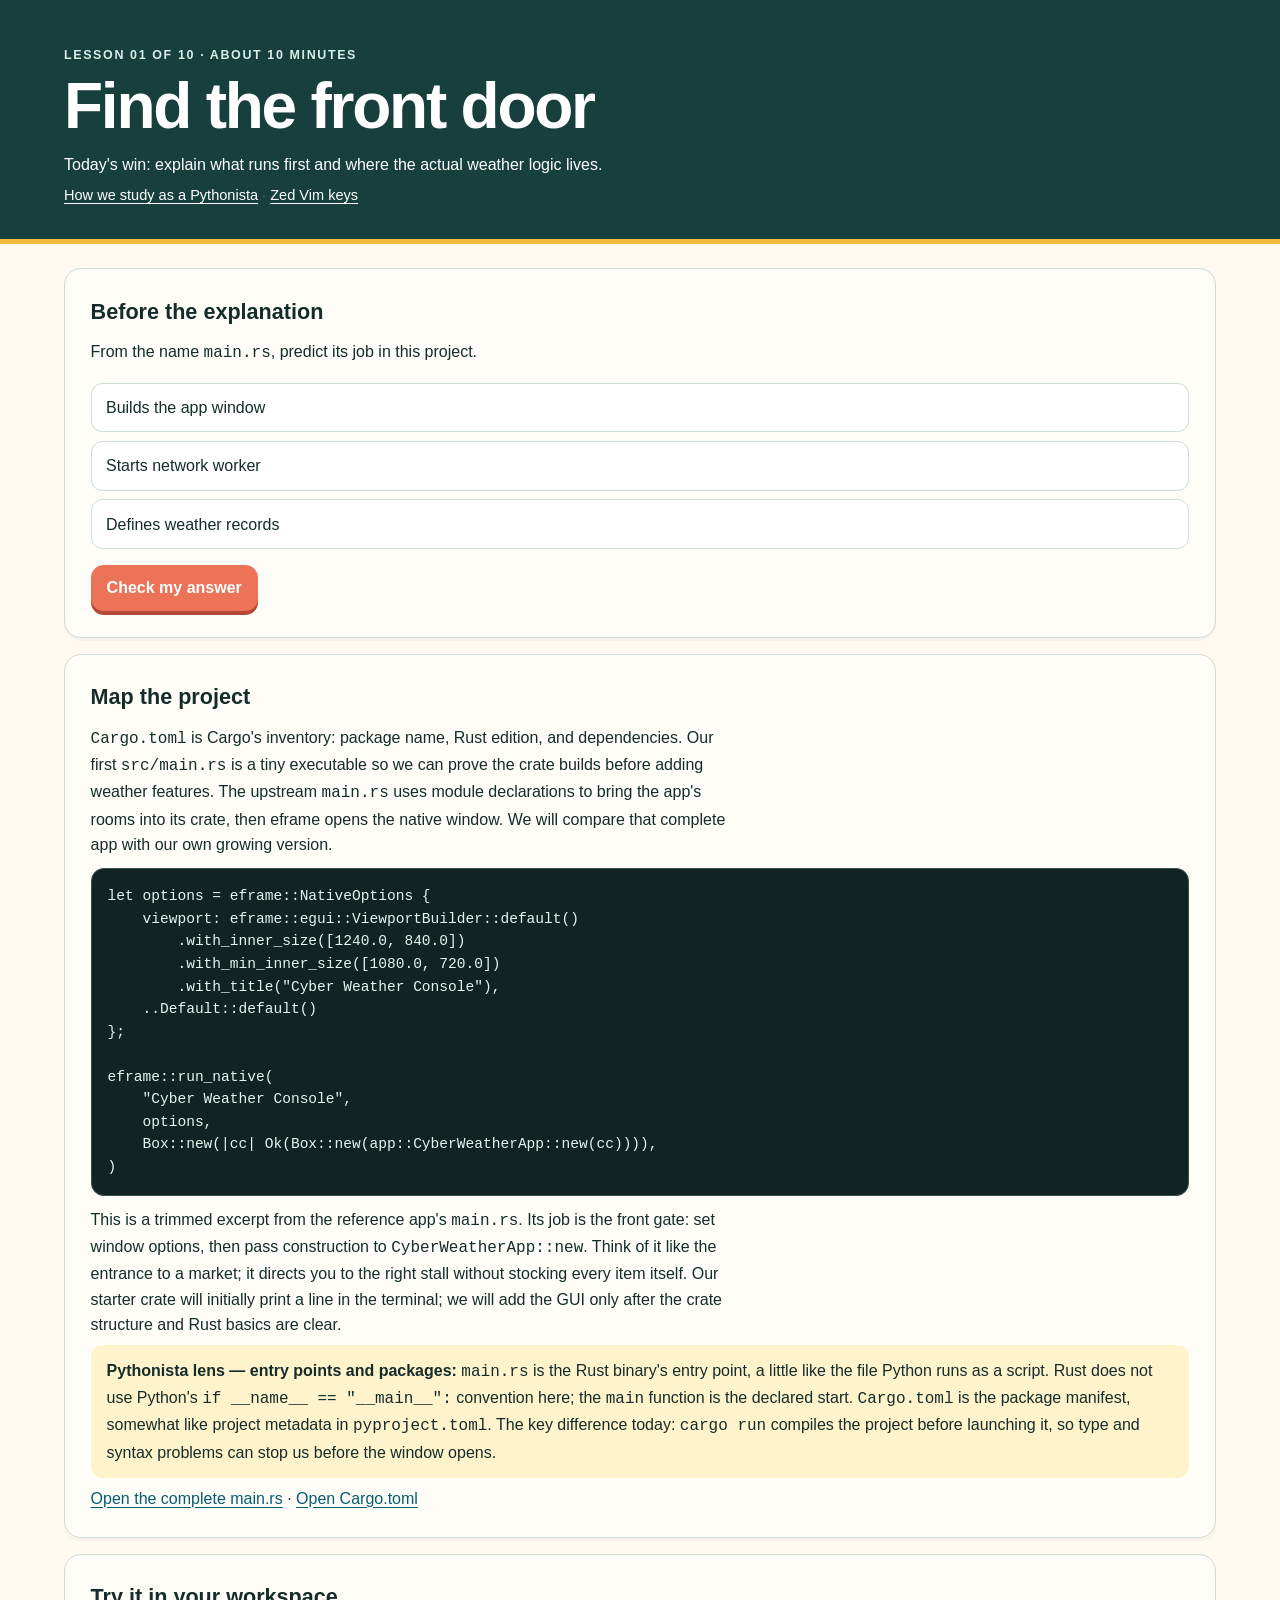
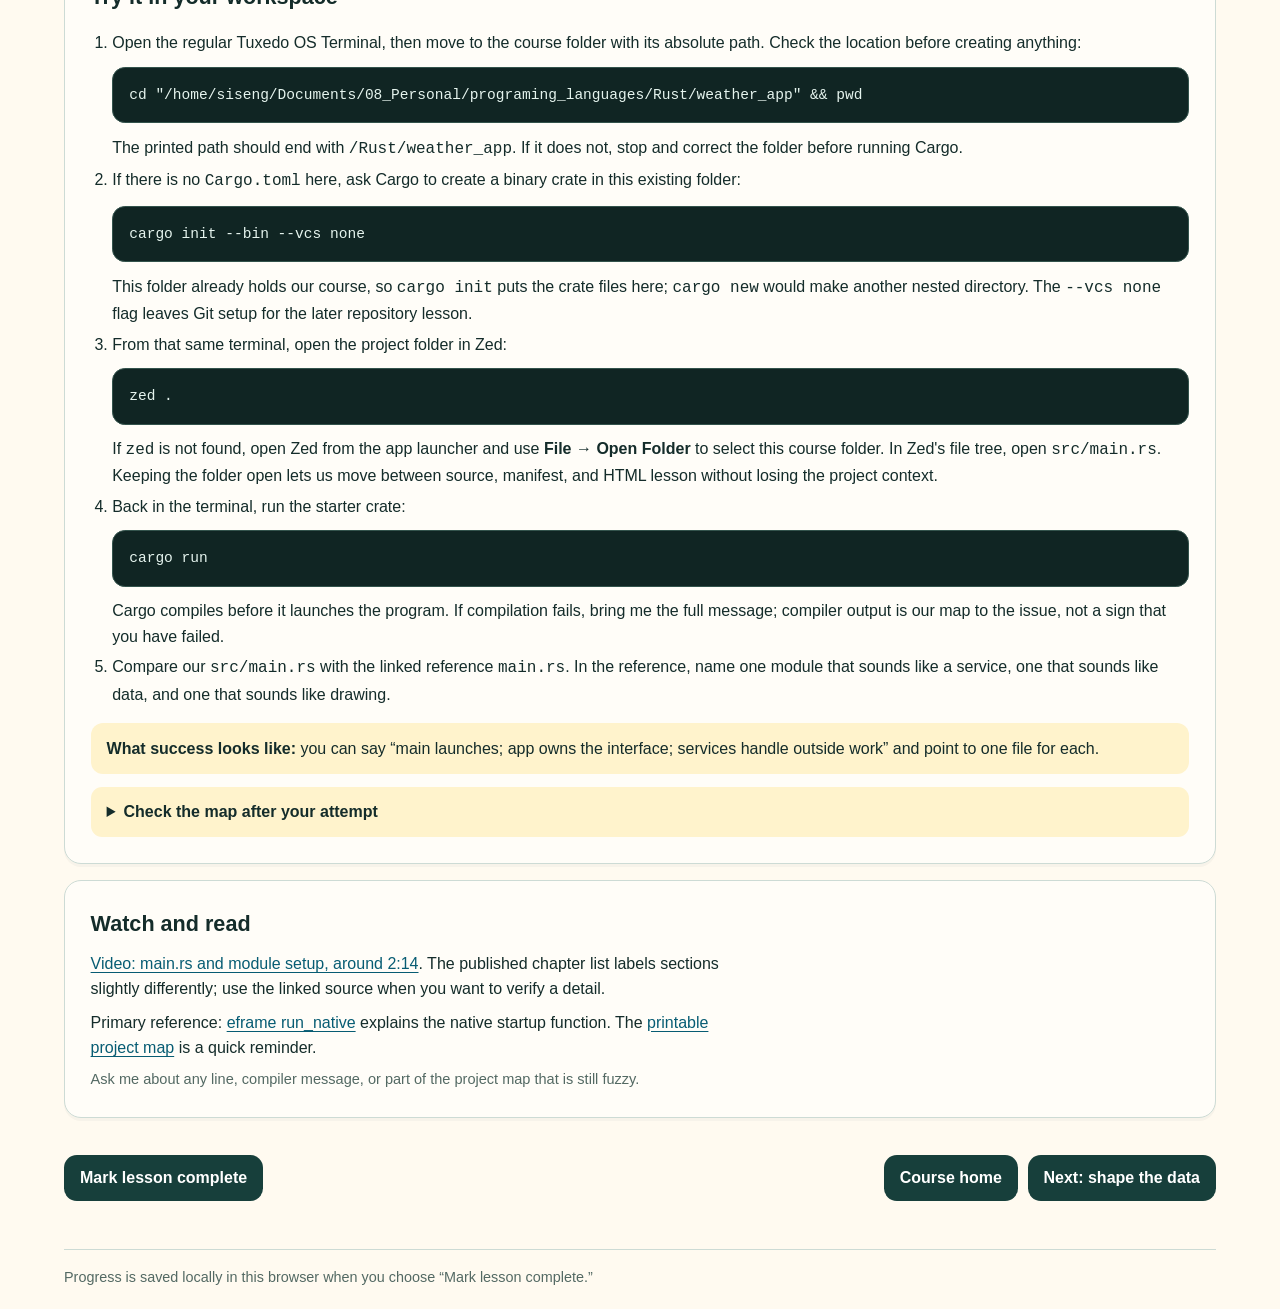
==== lessons/0001-orient-and-run.html @ 3bb8cc83 "Start Rust weather learning project" ====
<!doctype html>
<html lang="en">
<head>
  <meta charset="utf-8">
  <meta name="viewport" content="width=device-width, initial-scale=1">
  <title>01 · Find the front door</title>
  <link rel="stylesheet" href="../assets/tech-course-theme.css">
  <link rel="stylesheet" href="../assets/course.css">
</head>
<body class="tech-course" data-lesson-id="lesson-01">
  <header class="tech-course__header course-top">
    <div class="page-width">
      <p class="eyebrow">Lesson 01 of 10 · about 10 minutes</p>
      <h1>Find the front door</h1>
      <p>Today's win: explain what runs first and where the actual weather logic lives.</p>
      <p class="small-note"><a href="../index.html#guided-study">How we study as a Pythonista</a> · <a href="../index.html#zed-vim">Zed Vim keys</a></p>
    </div>
  </header>
  <main class="page-width page-main lesson-body">
    <section class="tech-card card-pad">
      <h2>Before the explanation</h2>
      <p>From the name <code>main.rs</code>, predict its job in this project.</p>
      <div data-quiz data-feedback-correct="Correct. main.rs configures and launches the desktop app; the app state and services live in their own modules." data-feedback-wrong="Try again: find the first call that hands control to eframe, then notice which module constructs the app.">
        <div class="quiz-options">
          <button class="quiz-option" data-quiz-option data-correct="true">Builds the app window</button>
          <button class="quiz-option" data-quiz-option>Starts network worker</button>
          <button class="quiz-option" data-quiz-option>Defines weather records</button>
        </div>
        <button class="action-button tech-action" data-check-quiz>Check my answer</button>
        <p class="quiz-feedback" data-quiz-feedback role="status" hidden></p>
      </div>
    </section>

    <section class="tech-card card-pad">
      <h2>Map the project</h2>
      <p><code>Cargo.toml</code> is Cargo's inventory: package name, Rust edition, and dependencies. Our first <code>src/main.rs</code> is a tiny executable so we can prove the crate builds before adding weather features. The upstream <code>main.rs</code> uses module declarations to bring the app's rooms into its crate, then eframe opens the native window. We will compare that complete app with our own growing version.</p>
      <pre><code>let options = eframe::NativeOptions {
    viewport: eframe::egui::ViewportBuilder::default()
        .with_inner_size([1240.0, 840.0])
        .with_min_inner_size([1080.0, 720.0])
        .with_title("Cyber Weather Console"),
    ..Default::default()
};

eframe::run_native(
    "Cyber Weather Console",
    options,
    Box::new(|cc| Ok(Box::new(app::CyberWeatherApp::new(cc)))),
)</code></pre>
      <p>This is a trimmed excerpt from the reference app's <code>main.rs</code>. Its job is the front gate: set window options, then pass construction to <code>CyberWeatherApp::new</code>. Think of it like the entrance to a market; it directs you to the right stall without stocking every item itself. Our starter crate will initially print a line in the terminal; we will add the GUI only after the crate structure and Rust basics are clear.</p>
      <div class="callout"><strong>Pythonista lens — entry points and packages:</strong> <code>main.rs</code> is the Rust binary's entry point, a little like the file Python runs as a script. Rust does not use Python's <code>if __name__ == "__main__":</code> convention here; the <code>main</code> function is the declared start. <code>Cargo.toml</code> is the package manifest, somewhat like project metadata in <code>pyproject.toml</code>. The key difference today: <code>cargo run</code> compiles the project before launching it, so type and syntax problems can stop us before the window opens.</div>
      <p><a href="https://github.com/feenix100/rusty_weather/blob/main/src/main.rs">Open the complete main.rs</a> · <a href="https://github.com/feenix100/rusty_weather/blob/main/Cargo.toml">Open Cargo.toml</a></p>
    </section>

    <section class="tech-card card-pad">
      <h2>Try it in your workspace</h2>
      <ol>
        <li>Open the regular Tuxedo OS Terminal, then move to the course folder with its absolute path. Check the location before creating anything:<pre><code>cd "/home/siseng/Documents/08_Personal/programing_languages/Rust/weather_app" &amp;&amp; pwd</code></pre>The printed path should end with <code>/Rust/weather_app</code>. If it does not, stop and correct the folder before running Cargo.</li>
        <li>If there is no <code>Cargo.toml</code> here, ask Cargo to create a binary crate in this existing folder:<pre><code>cargo init --bin --vcs none</code></pre>This folder already holds our course, so <code>cargo init</code> puts the crate files here; <code>cargo new</code> would make another nested directory. The <code>--vcs none</code> flag leaves Git setup for the later repository lesson.</li>
        <li>From that same terminal, open the project folder in Zed:<pre><code>zed .</code></pre>If <code>zed</code> is not found, open Zed from the app launcher and use <strong>File → Open Folder</strong> to select this course folder. In Zed's file tree, open <code>src/main.rs</code>. Keeping the folder open lets us move between source, manifest, and HTML lesson without losing the project context.</li>
        <li>Back in the terminal, run the starter crate:<pre><code>cargo run</code></pre>Cargo compiles before it launches the program. If compilation fails, bring me the full message; compiler output is our map to the issue, not a sign that you have failed.</li>
        <li>Compare our <code>src/main.rs</code> with the linked reference <code>main.rs</code>. In the reference, name one module that sounds like a service, one that sounds like data, and one that sounds like drawing.</li>
      </ol>
      <div class="callout"><strong>What success looks like:</strong> you can say “main launches; app owns the interface; services handle outside work” and point to one file for each.</div>
      <details class="answer-note">
        <summary>Check the map after your attempt</summary>
        <p><code>main.rs</code> calls <code>eframe::run_native</code>; <code>app.rs</code> constructs and renders the GUI; <code>models.rs</code> defines shared data; service modules talk to geocoding, weather, or history storage.</p>
      </details>
    </section>

    <section class="tech-card card-pad">
      <h2>Watch and read</h2>
      <p><a href="https://www.youtube.com/watch?v=z6_rRxLwu0Y&amp;t=134s">Video: main.rs and module setup, around 2:14</a>. The published chapter list labels sections slightly differently; use the linked source when you want to verify a detail.</p>
      <p>Primary reference: <a href="https://docs.rs/eframe/latest/eframe/fn.run_native.html">eframe run_native</a> explains the native startup function. The <a href="../reference/project-map.html">printable project map</a> is a quick reminder.</p>
      <p class="small-note">Ask me about any line, compiler message, or part of the project map that is still fuzzy.</p>
    </section>

    <div class="lesson-footer">
      <button class="action-button" data-complete aria-pressed="false">Mark lesson complete</button>
      <nav class="lesson-nav" aria-label="Lesson navigation">
        <a class="button-link" href="../index.html">Course home</a>
        <a class="button-link" href="0002-model-the-domain.html">Next: shape the data</a>
      </nav>
    </div>
  </main>
  <footer class="page-width course-foot">Progress is saved locally in this browser when you choose “Mark lesson complete.”</footer>
  <script src="../assets/course.js"></script>
</body>
</html>
---- assets/tech-course-theme.css ----
/* Adapted from the Technical Study Studio theme. */
:root {
  --tech-ink: #142c2a;
  --tech-forest: #173f3b;
  --tech-pine: #0b6057;
  --tech-coral: #ec7357;
  --tech-sun: #f5bd3f;
  --tech-paper: #fffaf0;
  --tech-mist: #eaf1ed;
  --tech-sky: #a8d8e4;
  --tech-line: #cddbd5;
  --tech-terminal: #102523;
  --tech-terminal-ink: #e5f4ee;
  --tech-terminal-muted: #9bb7ae;
  --tech-terminal-accent: #f5bd3f;
  --tech-body: ui-rounded, "Avenir Next", Avenir, "Trebuchet MS", sans-serif;
  --tech-code: "SFMono-Regular", Consolas, "Liberation Mono", monospace;
}

.tech-course {
  color: var(--tech-ink);
  background: var(--tech-paper);
  font: 16px/1.58 var(--tech-body);
}

.tech-course__header,
.tech-mission {
  color: #fff;
  background: var(--tech-forest);
}

.tech-card {
  background: #fffdf8;
  border: 1px solid var(--tech-line);
  border-radius: 17px;
  box-shadow: 0 3px 0 rgba(20, 44, 42, .03);
}

.tech-action {
  color: #fff;
  background: var(--tech-coral);
  box-shadow: 0 4px 0 #b34a38;
}

.tech-lab {
  color: var(--tech-terminal-ink);
  background: var(--tech-terminal);
  border-radius: 16px;
  font-family: var(--tech-code);
}

.tech-lab__label {
  color: var(--tech-terminal-accent);
  font: 700 .75rem/1 var(--tech-body);
  letter-spacing: .12em;
  text-transform: uppercase;
}

.tech-lab__output {
  color: var(--tech-terminal-muted);
}

.tech-code {
  overflow: auto;
  font-family: var(--tech-code);
  line-height: 1.55;
}

.tech-trace {
  background: var(--tech-mist);
  border-left: 4px solid var(--tech-sun);
}
---- assets/course.css ----
* { box-sizing: border-box; }
html { scroll-behavior: smooth; }
body { margin: 0; }
a { color: #075c73; text-underline-offset: .18em; }
a:hover { color: #8a3d2f; }
button, a { -webkit-tap-highlight-color: transparent; }
button { font: inherit; }

.page-width {
  width: calc(100% - 2.5rem);
  max-width: 72rem;
  margin-inline: auto;
}

.course-top {
  padding: 2.5rem 0 2rem;
  border-bottom: 5px solid var(--tech-sun);
}

.course-top h1 {
  max-width: 18ch;
  margin: .4rem 0 .8rem;
  font-size: clamp(2.2rem, 5vw, 4.1rem);
  line-height: 1.05;
  letter-spacing: -.035em;
}

.eyebrow {
  margin: 0;
  color: #d7eee7;
  font-size: .78rem;
  font-weight: 800;
  letter-spacing: .13em;
  text-transform: uppercase;
}

.course-top p { max-width: 68ch; margin: .4rem 0 0; }
.course-top a { color: #fff; }
.page-main { padding-block: 1.5rem 3rem; }
.stack { display: grid; gap: 1.1rem; }
.card-pad { padding: clamp(1rem, 2vw, 1.6rem); }
.card-pad h2, .card-pad h3 { margin-top: 0; }
.card-pad p:last-child, .card-pad ul:last-child, .card-pad ol:last-child { margin-bottom: 0; }
.lesson-intro { display: grid; gap: 1rem; grid-template-columns: minmax(0, 1fr) auto; align-items: end; }
.lesson-intro h1 { margin: .25rem 0; font-size: clamp(1.9rem, 4vw, 3rem); line-height: 1.1; }
.lesson-intro p { margin: .3rem 0; }
.meta { color: #536963; font-size: .92rem; font-weight: 700; }
.pill-row { display: flex; flex-wrap: wrap; gap: .45rem; margin-top: .7rem; }
.pill { padding: .2rem .65rem; border: 1px solid var(--tech-line); border-radius: 999px; background: #fff; font-size: .84rem; }

.button-link, .action-button {
  display: inline-flex;
  align-items: center;
  justify-content: center;
  min-height: 2.7rem;
  padding: .65rem 1rem;
  border: 0;
  border-radius: .8rem;
  color: #fff;
  background: var(--tech-forest);
  font-weight: 750;
  text-decoration: none;
  cursor: pointer;
}
.tech-action { color: #fff; background: var(--tech-coral); }
.button-link:hover, .action-button:hover { color: #fff; filter: brightness(.94); }
:focus-visible { outline: 3px solid #075c73; outline-offset: 3px; }

.lesson-body { display: grid; gap: 1rem; }
.lesson-body h2 { margin: 0 0 .65rem; font-size: 1.35rem; }
.lesson-body h3 { margin: 1rem 0 .4rem; font-size: 1.05rem; }
.lesson-body p { max-width: 72ch; margin: .5rem 0; }
.lesson-body ul, .lesson-body ol { padding-left: 1.35rem; }
.lesson-body li + li { margin-top: .35rem; }
.lesson-body pre {
  max-width: 100%;
  margin: .7rem 0;
  padding: 1rem;
  overflow-x: auto;
  border: 1px solid #33534c;
  border-radius: .8rem;
  color: var(--tech-terminal-ink);
  background: var(--tech-terminal);
  font: .91rem/1.55 var(--tech-code);
  tab-size: 4;
}
.trace {
  display: grid;
  grid-template-columns: repeat(auto-fit, minmax(9rem, 1fr));
  gap: .55rem;
  margin: .9rem 0;
  padding: .9rem;
  border-radius: .9rem;
  background: var(--tech-mist);
}
.trace-step { padding: .7rem; border: 1px solid var(--tech-line); border-radius: .65rem; background: #fffdf8; }
.trace-step strong { display: block; margin-bottom: .25rem; }
.trace-arrow { color: var(--tech-pine); font-weight: 900; }

.quiz-options { display: grid; gap: .55rem; margin: 1rem 0; }
.quiz-option {
  width: 100%;
  min-height: 2.8rem;
  padding: .7rem .9rem;
  border: 1px solid var(--tech-line);
  border-radius: .7rem;
  color: var(--tech-ink);
  background: #fff;
  text-align: left;
  cursor: pointer;
}
.quiz-option[aria-pressed="true"] { border: 2px solid var(--tech-pine); background: var(--tech-mist); }
.quiz-feedback { margin-top: .7rem; padding: .8rem 1rem; border-radius: .7rem; background: var(--tech-mist); }
.quiz-feedback[data-state="wrong"] { border-left: 4px solid var(--tech-coral); }
.quiz-feedback[data-state="correct"] { border-left: 4px solid var(--tech-pine); }
.answer-note { margin-top: .8rem; padding: .8rem 1rem; border-radius: .7rem; background: #fff3cc; }
.answer-note summary { cursor: pointer; font-weight: 750; }

.lesson-footer { display: flex; flex-wrap: wrap; justify-content: space-between; gap: .8rem; align-items: center; margin-top: 1.3rem; }
.lesson-nav { display: flex; flex-wrap: wrap; gap: .6rem; }
.small-note { color: #536963; font-size: .91rem; }
.course-list { display: grid; gap: .7rem; padding: 0; list-style: none; }
.course-list a { display: grid; grid-template-columns: 3rem minmax(0,1fr) auto; gap: .8rem; align-items: center; padding: .8rem 1rem; border: 1px solid var(--tech-line); border-radius: .85rem; background: #fffdf8; text-decoration: none; }
.course-list a:hover { border-color: var(--tech-pine); }
.lesson-number { color: var(--tech-pine); font: 800 1.1rem var(--tech-code); }
.lesson-title { color: var(--tech-ink); font-weight: 800; }
.lesson-summary { display: block; color: #536963; font-size: .91rem; font-weight: 400; }
.lesson-time { color: #536963; font-size: .84rem; white-space: nowrap; }
.progress-track { height: .65rem; margin: .6rem 0; overflow: hidden; border-radius: 999px; background: #d9e5df; }
.progress-fill { width: 0; height: 100%; background: var(--tech-coral); transition: width .2s ease; }
.callout { padding: .8rem 1rem; border-radius: .75rem; background: #fff3cc; }
.source-links { display: flex; flex-wrap: wrap; gap: .55rem 1rem; margin-top: .75rem; }
.course-foot { padding: 1rem 0 2rem; border-top: 1px solid var(--tech-line); color: #536963; font-size: .9rem; }

@media (max-width: 650px) {
  .page-width { width: calc(100% - 1.25rem); }
  .course-top { padding: 1.8rem 0 1.4rem; }
  .lesson-intro { grid-template-columns: 1fr; }
  .course-list a { grid-template-columns: 2.4rem minmax(0,1fr); }
  .lesson-time { grid-column: 2; }
}

@media print {
  @page { margin: 18mm; }
  .tech-course { background: #fff; font-size: 11pt; }
  .page-width { width: 100%; max-width: none; }
  .course-top { padding: 0 0 1rem; color: #142c2a; background: #fff; border-bottom: 2px solid #173f3b; }
  .course-top a { color: #075c73; }
  .eyebrow { color: #173f3b; }
  .page-main { padding: 1rem 0; }
  .tech-card, .tech-lab, .trace-step { break-inside: avoid; box-shadow: none; }
  .lesson-nav, [data-complete], [data-check-quiz], .course-foot { display: none !important; }
  a { color: #142c2a; }
  .quiz-option { color: #142c2a; }
}

@media (prefers-reduced-motion: reduce) {
  html { scroll-behavior: auto; }
  *, *::before, *::after { transition: none !important; }
}
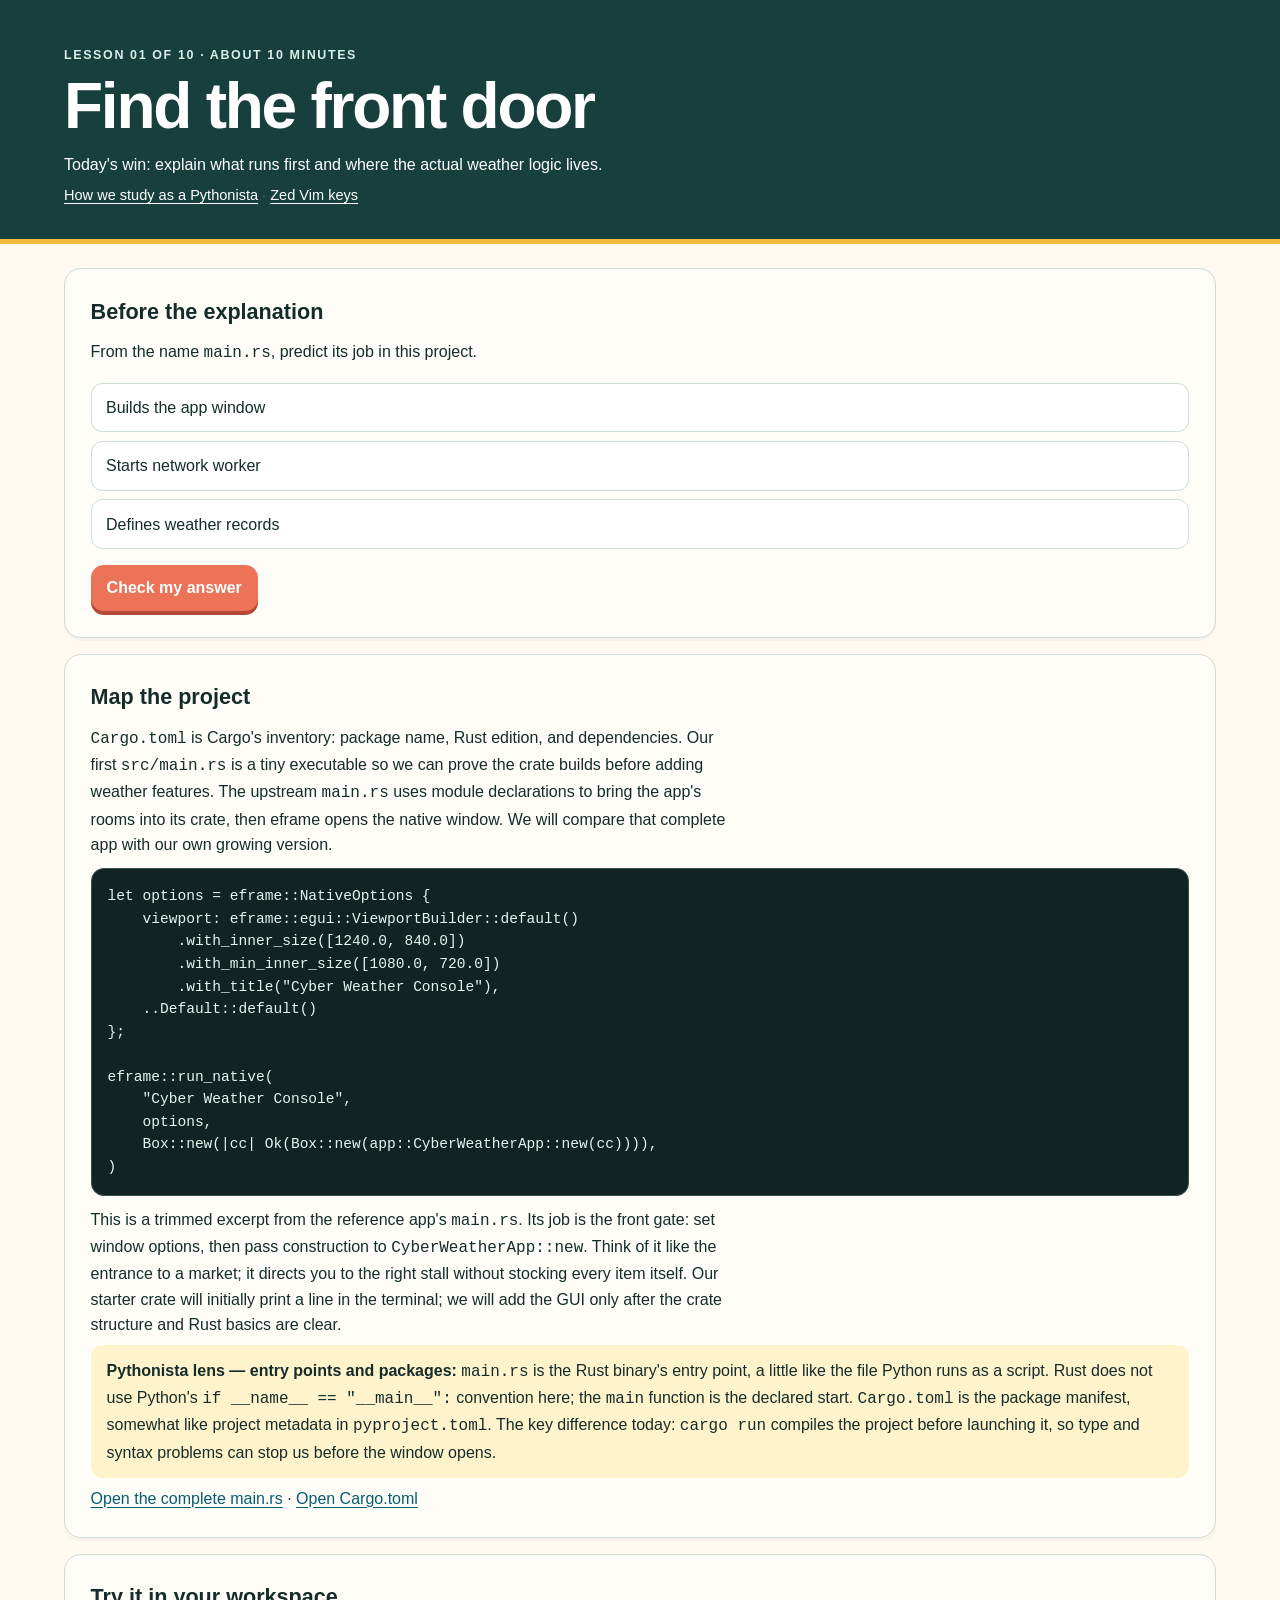
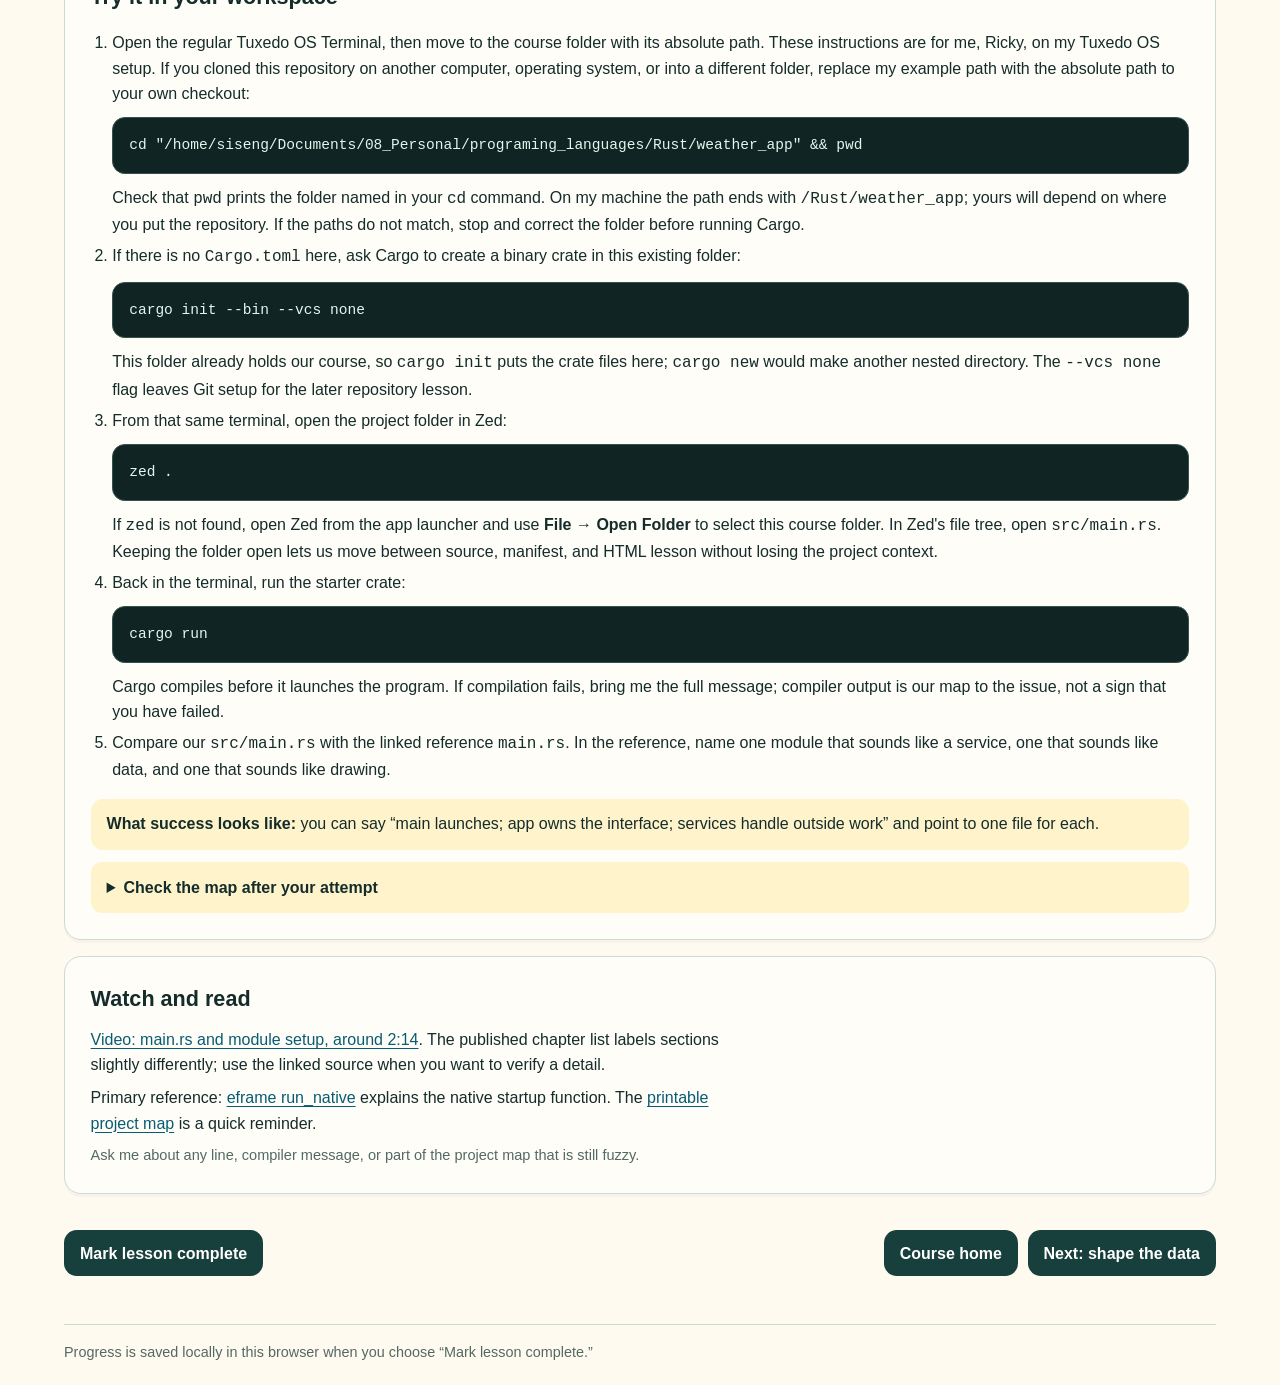
==== commit ae6818d4: "Clarify personal setup path" ====
--- a/lessons/0001-orient-and-run.html
+++ b/lessons/0001-orient-and-run.html
@@ -55,7 +55,7 @@
     <section class="tech-card card-pad">
       <h2>Try it in your workspace</h2>
       <ol>
-        <li>Open the regular Tuxedo OS Terminal, then move to the course folder with its absolute path. Check the location before creating anything:<pre><code>cd "/home/siseng/Documents/08_Personal/programing_languages/Rust/weather_app" &amp;&amp; pwd</code></pre>The printed path should end with <code>/Rust/weather_app</code>. If it does not, stop and correct the folder before running Cargo.</li>
+        <li>Open the regular Tuxedo OS Terminal, then move to the course folder with its absolute path. These instructions are for me, Ricky, on my Tuxedo OS setup. If you cloned this repository on another computer, operating system, or into a different folder, replace my example path with the absolute path to your own checkout:<pre><code>cd "/home/siseng/Documents/08_Personal/programing_languages/Rust/weather_app" &amp;&amp; pwd</code></pre>Check that <code>pwd</code> prints the folder named in your <code>cd</code> command. On my machine the path ends with <code>/Rust/weather_app</code>; yours will depend on where you put the repository. If the paths do not match, stop and correct the folder before running Cargo.</li>
         <li>If there is no <code>Cargo.toml</code> here, ask Cargo to create a binary crate in this existing folder:<pre><code>cargo init --bin --vcs none</code></pre>This folder already holds our course, so <code>cargo init</code> puts the crate files here; <code>cargo new</code> would make another nested directory. The <code>--vcs none</code> flag leaves Git setup for the later repository lesson.</li>
         <li>From that same terminal, open the project folder in Zed:<pre><code>zed .</code></pre>If <code>zed</code> is not found, open Zed from the app launcher and use <strong>File → Open Folder</strong> to select this course folder. In Zed's file tree, open <code>src/main.rs</code>. Keeping the folder open lets us move between source, manifest, and HTML lesson without losing the project context.</li>
         <li>Back in the terminal, run the starter crate:<pre><code>cargo run</code></pre>Cargo compiles before it launches the program. If compilation fails, bring me the full message; compiler output is our map to the issue, not a sign that you have failed.</li>
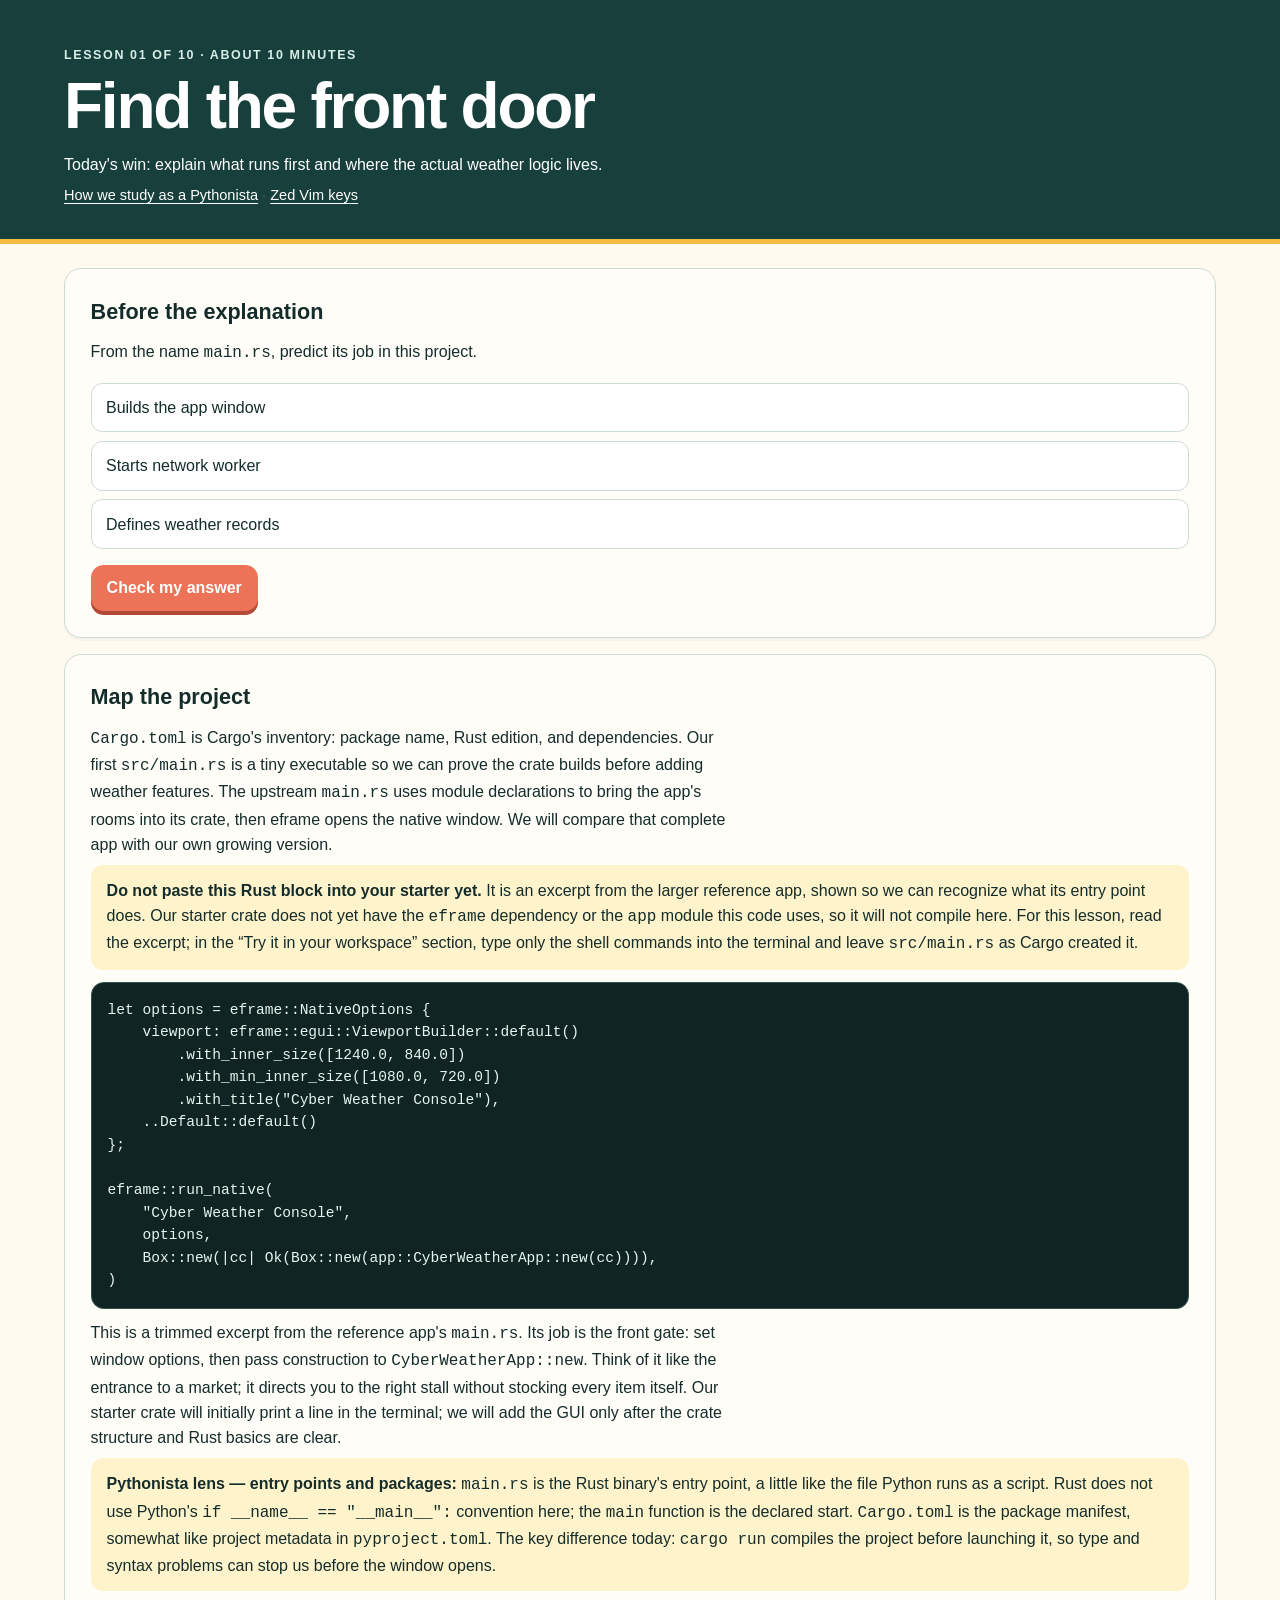
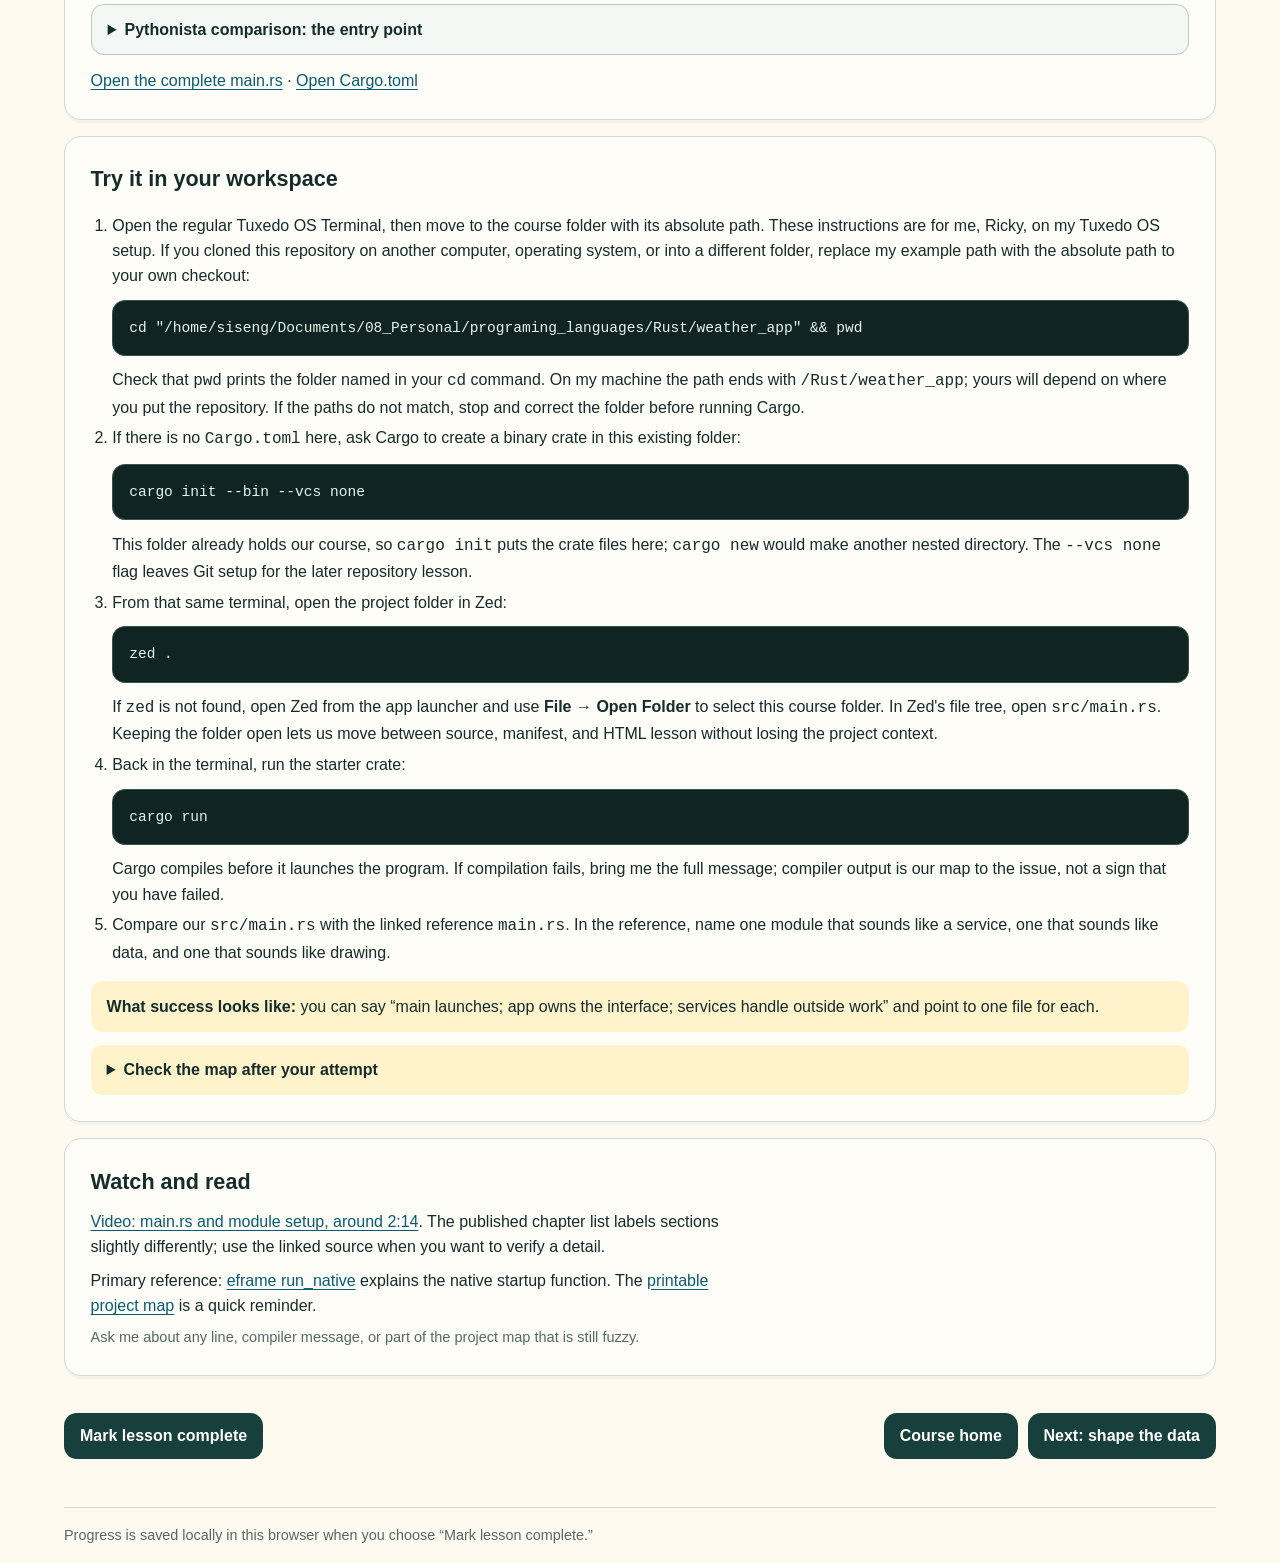
==== commit 2d85db46: "Add Pythonista examples to HTML lessons" ====
--- a/lessons/0001-orient-and-run.html
+++ b/lessons/0001-orient-and-run.html
@@ -34,6 +34,7 @@
     <section class="tech-card card-pad">
       <h2>Map the project</h2>
       <p><code>Cargo.toml</code> is Cargo's inventory: package name, Rust edition, and dependencies. Our first <code>src/main.rs</code> is a tiny executable so we can prove the crate builds before adding weather features. The upstream <code>main.rs</code> uses module declarations to bring the app's rooms into its crate, then eframe opens the native window. We will compare that complete app with our own growing version.</p>
+      <div class="callout"><strong>Do not paste this Rust block into your starter yet.</strong> It is an excerpt from the larger reference app, shown so we can recognize what its entry point does. Our starter crate does not yet have the <code>eframe</code> dependency or the <code>app</code> module this code uses, so it will not compile here. For this lesson, read the excerpt; in the “Try it in your workspace” section, type only the shell commands into the terminal and leave <code>src/main.rs</code> as Cargo created it.</div>
       <pre><code>let options = eframe::NativeOptions {
     viewport: eframe::egui::ViewportBuilder::default()
         .with_inner_size([1240.0, 840.0])
@@ -49,6 +50,16 @@
 )</code></pre>
       <p>This is a trimmed excerpt from the reference app's <code>main.rs</code>. Its job is the front gate: set window options, then pass construction to <code>CyberWeatherApp::new</code>. Think of it like the entrance to a market; it directs you to the right stall without stocking every item itself. Our starter crate will initially print a line in the terminal; we will add the GUI only after the crate structure and Rust basics are clear.</p>
       <div class="callout"><strong>Pythonista lens — entry points and packages:</strong> <code>main.rs</code> is the Rust binary's entry point, a little like the file Python runs as a script. Rust does not use Python's <code>if __name__ == "__main__":</code> convention here; the <code>main</code> function is the declared start. <code>Cargo.toml</code> is the package manifest, somewhat like project metadata in <code>pyproject.toml</code>. The key difference today: <code>cargo run</code> compiles the project before launching it, so type and syntax problems can stop us before the window opens.</div>
+      <details class="python-example">
+        <summary>Pythonista comparison: the entry point</summary>
+        <p>A common Python script puts its work in <code>main()</code> and uses a guard so that function runs only when the file is launched directly. Rust starts at <code>fn main()</code> without this guard.</p>
+        <pre><code class="language-python">def main() -&gt; None:
+    print("Hello, world!")
+
+
+if __name__ == "__main__":
+    main()</code></pre>
+      </details>
       <p><a href="https://github.com/feenix100/rusty_weather/blob/main/src/main.rs">Open the complete main.rs</a> · <a href="https://github.com/feenix100/rusty_weather/blob/main/Cargo.toml">Open Cargo.toml</a></p>
     </section>
 
--- a/assets/course.css
+++ b/assets/course.css
@@ -158,3 +158,16 @@
   html { scroll-behavior: auto; }
   *, *::before, *::after { transition: none !important; }
 }
+
+
+/* Optional Python comparisons stay within the lesson margins. */
+.python-example {
+  margin: .8rem 0;
+  padding: .75rem 1rem;
+  border: 1px solid #b9c8c0;
+  border-radius: .8rem;
+  background: #f4f8f4;
+}
+.python-example summary { cursor: pointer; font-weight: 750; }
+.python-example p { margin: .5rem 0; }
+.python-example pre { margin-top: .65rem; }
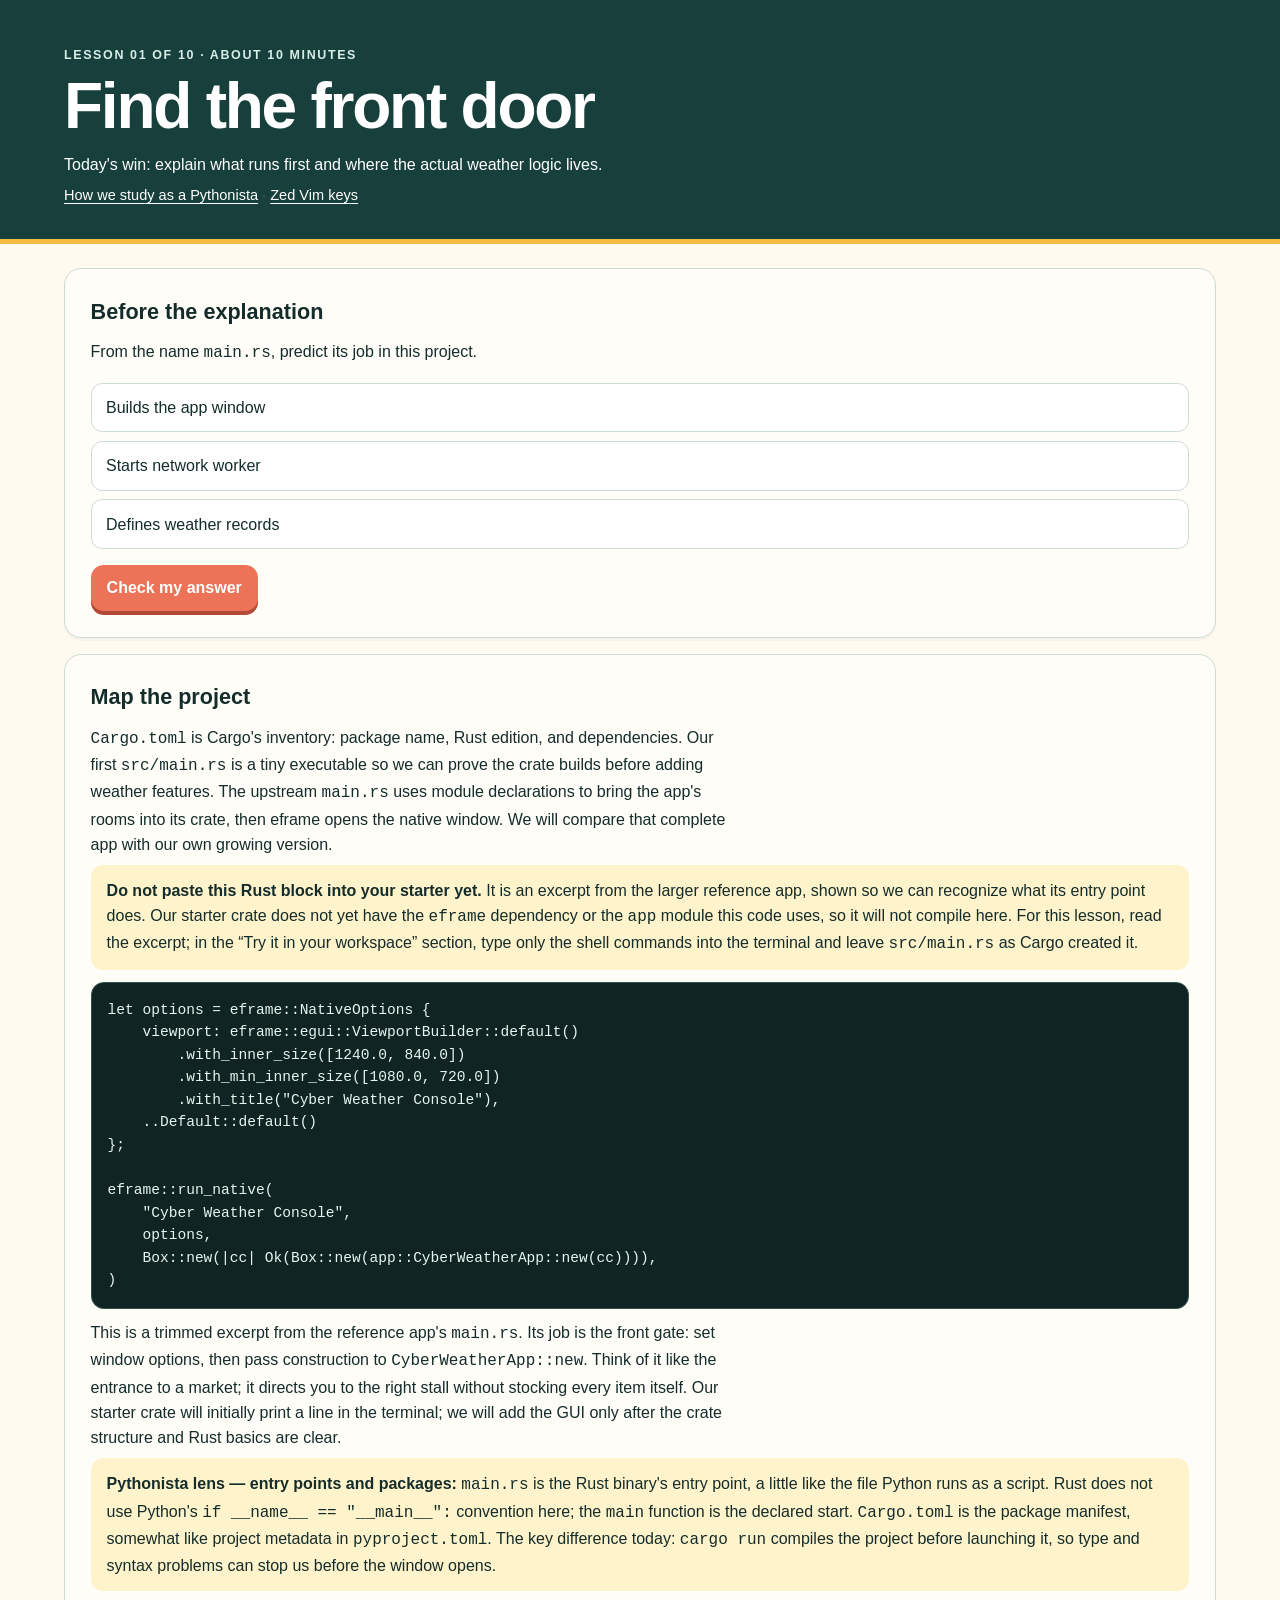
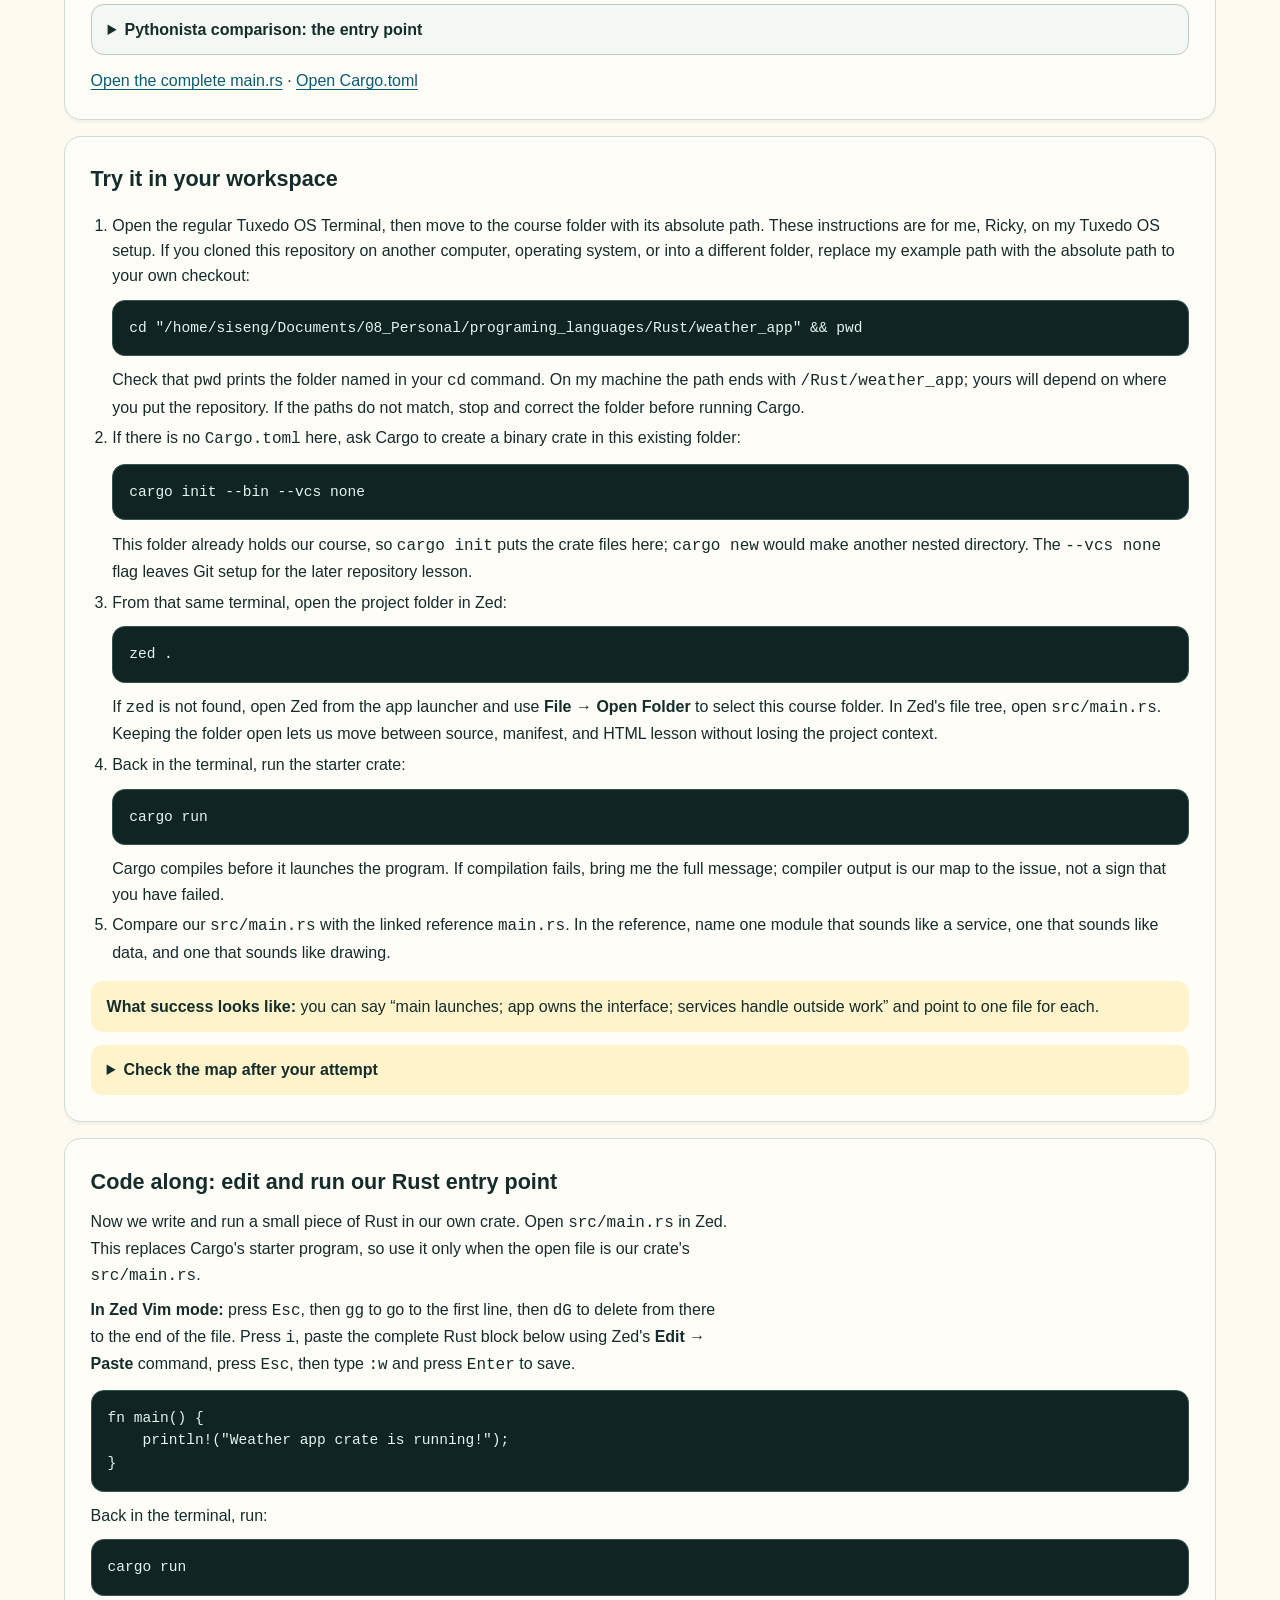
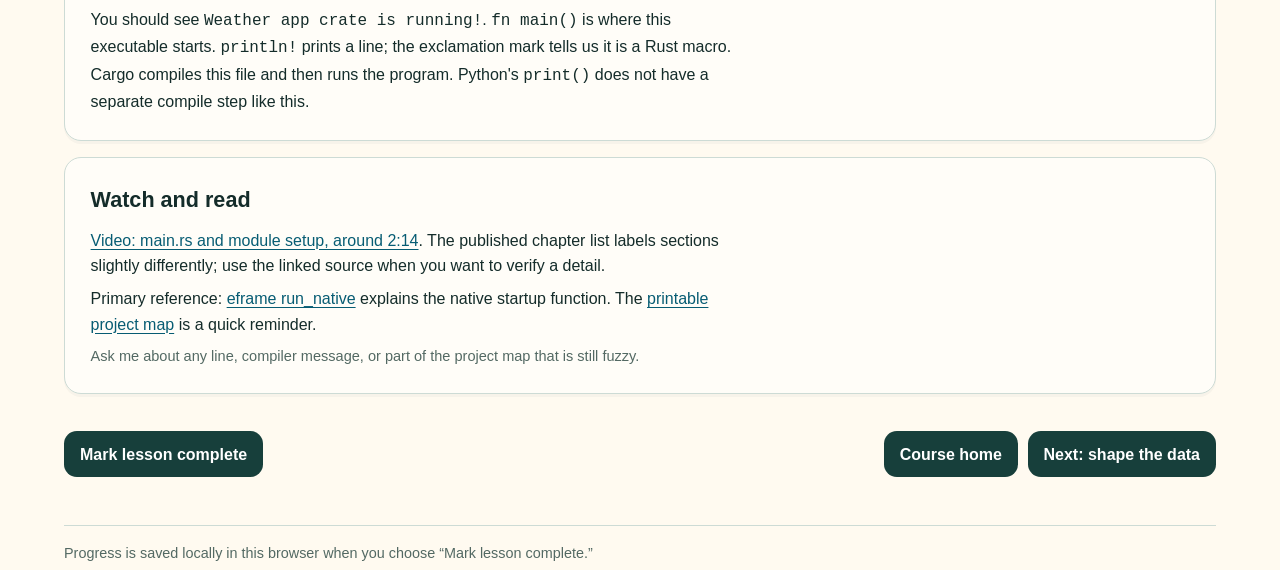
==== commit e66005f6: "Add runnable Rust code-alongs" ====
--- a/lessons/0001-orient-and-run.html
+++ b/lessons/0001-orient-and-run.html
@@ -13,7 +13,7 @@
       <p class="eyebrow">Lesson 01 of 10 · about 10 minutes</p>
       <h1>Find the front door</h1>
       <p>Today's win: explain what runs first and where the actual weather logic lives.</p>
-      <p class="small-note"><a href="../index.html#guided-study">How we study as a Pythonista</a> · <a href="../index.html#zed-vim">Zed Vim keys</a></p>
+      <p class="small-note"><a href="../index.html#guided-study" target="_blank" rel="noopener noreferrer">How we study as a Pythonista</a> · <a href="../index.html#zed-vim" target="_blank" rel="noopener noreferrer">Zed Vim keys</a></p>
     </div>
   </header>
   <main class="page-width page-main lesson-body">
@@ -60,7 +60,7 @@
 if __name__ == "__main__":
     main()</code></pre>
       </details>
-      <p><a href="https://github.com/feenix100/rusty_weather/blob/main/src/main.rs">Open the complete main.rs</a> · <a href="https://github.com/feenix100/rusty_weather/blob/main/Cargo.toml">Open Cargo.toml</a></p>
+      <p><a href="https://github.com/feenix100/rusty_weather/blob/main/src/main.rs" target="_blank" rel="noopener noreferrer">Open the complete main.rs</a> · <a href="https://github.com/feenix100/rusty_weather/blob/main/Cargo.toml" target="_blank" rel="noopener noreferrer">Open Cargo.toml</a></p>
     </section>
 
     <section class="tech-card card-pad">
@@ -80,17 +80,29 @@
     </section>
 
     <section class="tech-card card-pad">
+      <h2>Code along: edit and run our Rust entry point</h2>
+      <p>Now we write and run a small piece of Rust in our own crate. Open <code>src/main.rs</code> in Zed. This replaces Cargo's starter program, so use it only when the open file is our crate's <code>src/main.rs</code>.</p>
+      <p><strong>In Zed Vim mode:</strong> press <code>Esc</code>, then <code>gg</code> to go to the first line, then <code>dG</code> to delete from there to the end of the file. Press <code>i</code>, paste the complete Rust block below using Zed's <strong>Edit → Paste</strong> command, press <code>Esc</code>, then type <code>:w</code> and press <code>Enter</code> to save.</p>
+      <pre><code>fn main() {
+    println!("Weather app crate is running!");
+}</code></pre>
+      <p>Back in the terminal, run:</p>
+      <pre><code>cargo run</code></pre>
+      <p>You should see <code>Weather app crate is running!</code>. <code>fn main()</code> is where this executable starts. <code>println!</code> prints a line; the exclamation mark tells us it is a Rust macro. Cargo compiles this file and then runs the program. Python's <code>print()</code> does not have a separate compile step like this.</p>
+    </section>
+
+    <section class="tech-card card-pad">
       <h2>Watch and read</h2>
-      <p><a href="https://www.youtube.com/watch?v=z6_rRxLwu0Y&amp;t=134s">Video: main.rs and module setup, around 2:14</a>. The published chapter list labels sections slightly differently; use the linked source when you want to verify a detail.</p>
-      <p>Primary reference: <a href="https://docs.rs/eframe/latest/eframe/fn.run_native.html">eframe run_native</a> explains the native startup function. The <a href="../reference/project-map.html">printable project map</a> is a quick reminder.</p>
+      <p><a href="https://www.youtube.com/watch?v=z6_rRxLwu0Y&amp;t=134s" target="_blank" rel="noopener noreferrer">Video: main.rs and module setup, around 2:14</a>. The published chapter list labels sections slightly differently; use the linked source when you want to verify a detail.</p>
+      <p>Primary reference: <a href="https://docs.rs/eframe/latest/eframe/fn.run_native.html" target="_blank" rel="noopener noreferrer">eframe run_native</a> explains the native startup function. The <a href="../reference/project-map.html" target="_blank" rel="noopener noreferrer">printable project map</a> is a quick reminder.</p>
       <p class="small-note">Ask me about any line, compiler message, or part of the project map that is still fuzzy.</p>
     </section>
 
     <div class="lesson-footer">
       <button class="action-button" data-complete aria-pressed="false">Mark lesson complete</button>
       <nav class="lesson-nav" aria-label="Lesson navigation">
-        <a class="button-link" href="../index.html">Course home</a>
-        <a class="button-link" href="0002-model-the-domain.html">Next: shape the data</a>
+        <a class="button-link" href="../index.html" target="_blank" rel="noopener noreferrer">Course home</a>
+        <a class="button-link" href="0002-model-the-domain.html" target="_blank" rel="noopener noreferrer">Next: shape the data</a>
       </nav>
     </div>
   </main>
